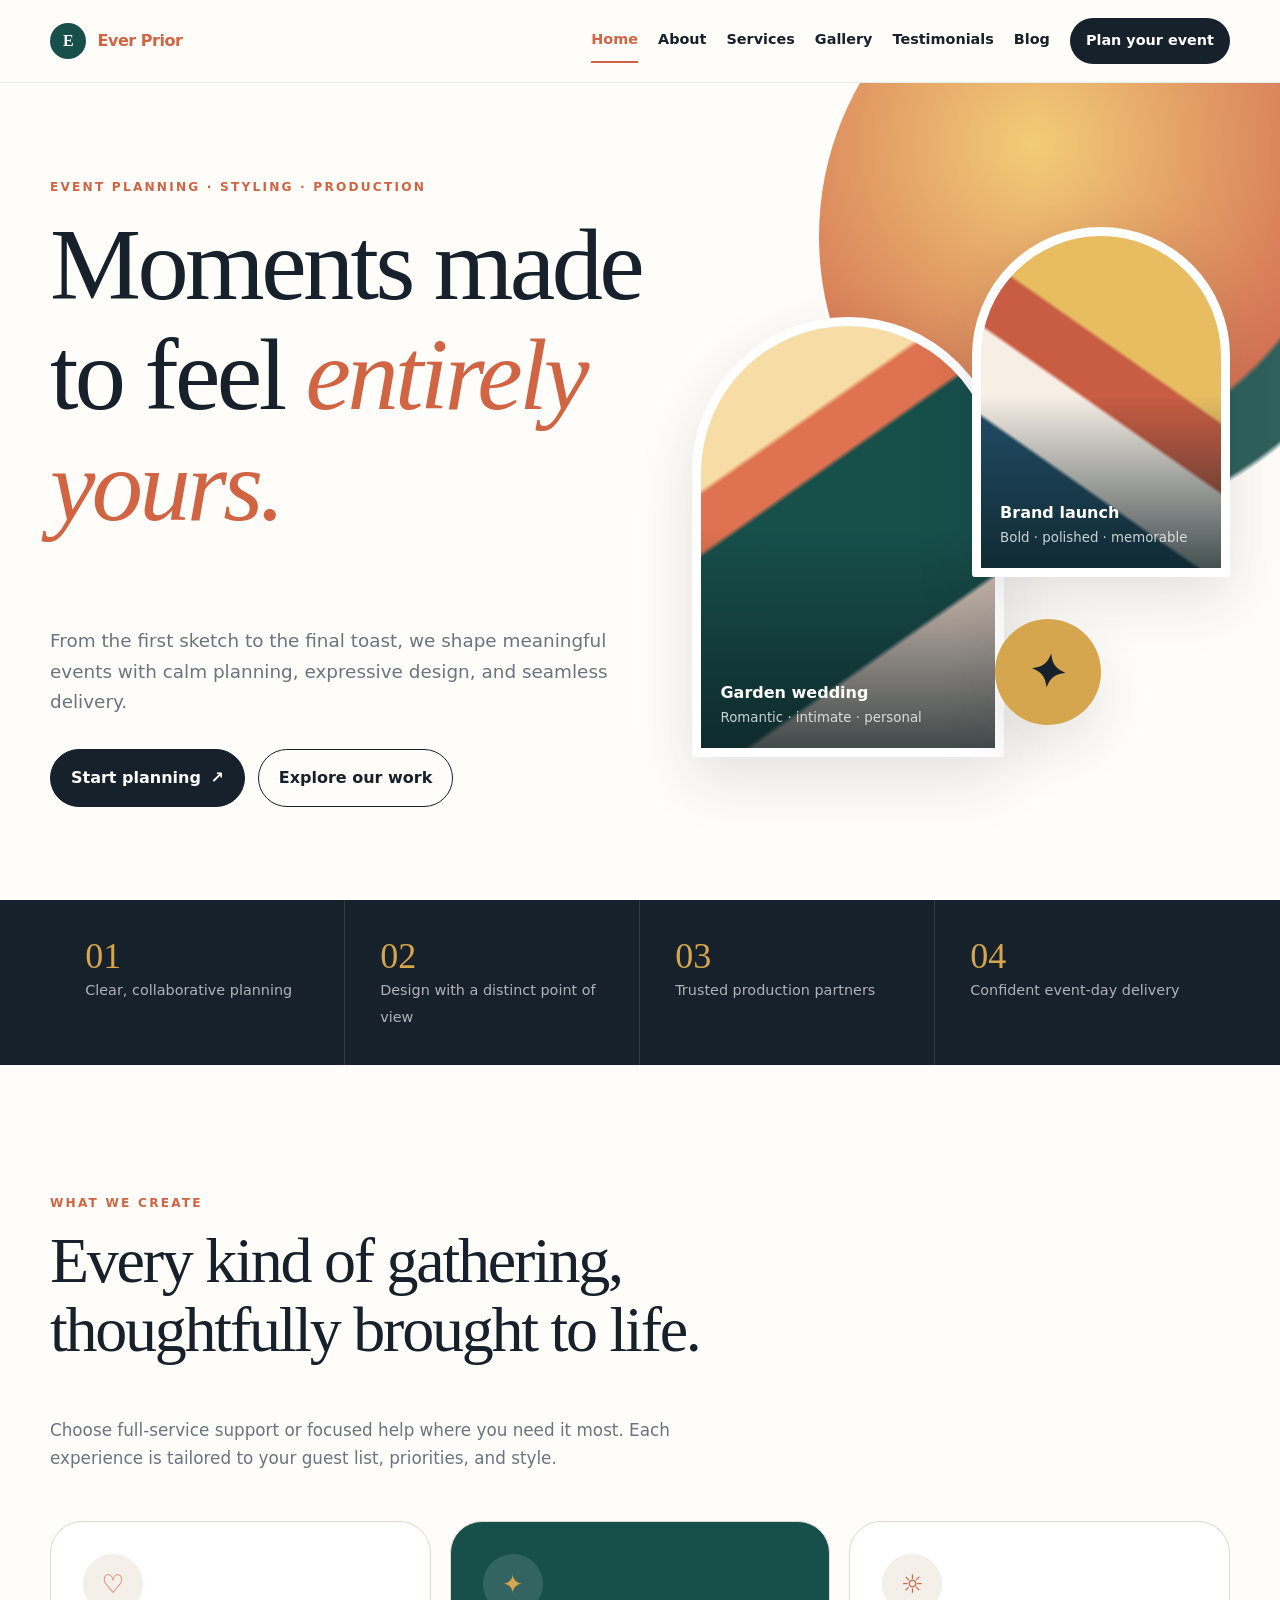
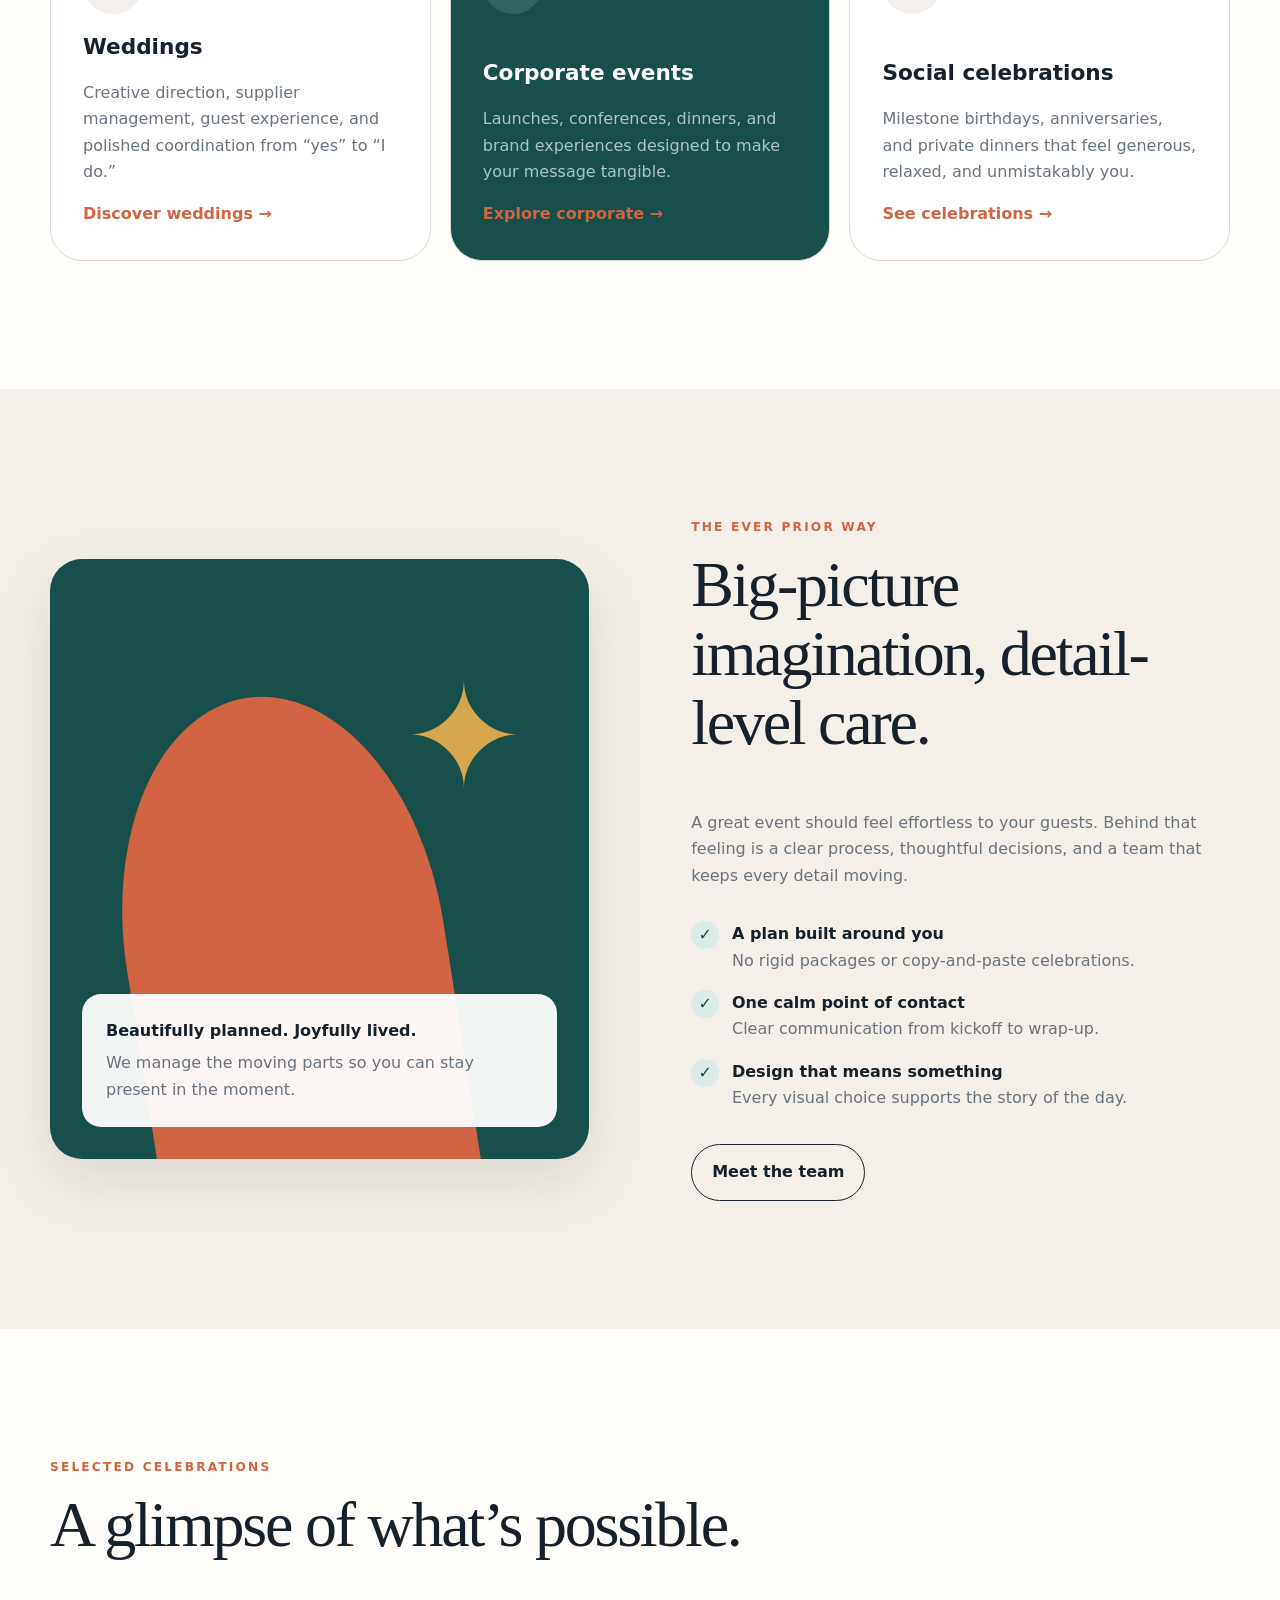
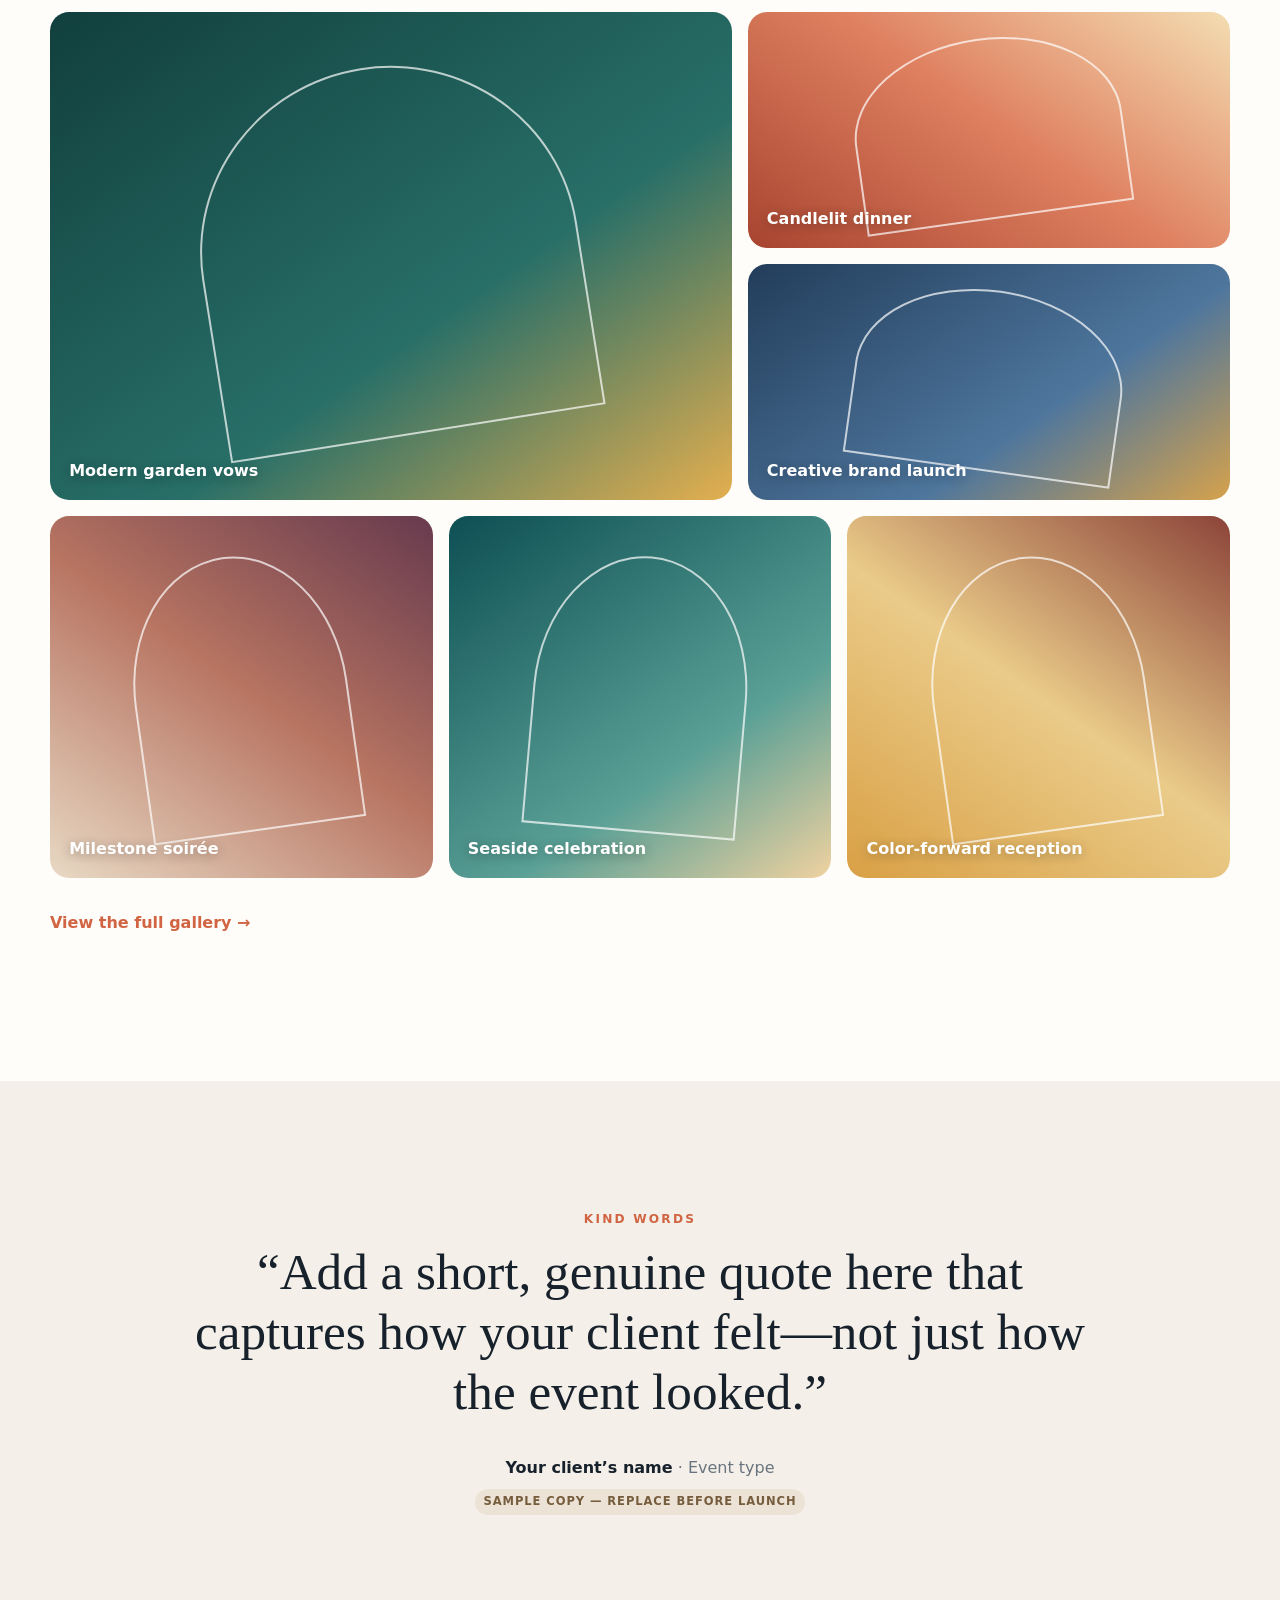
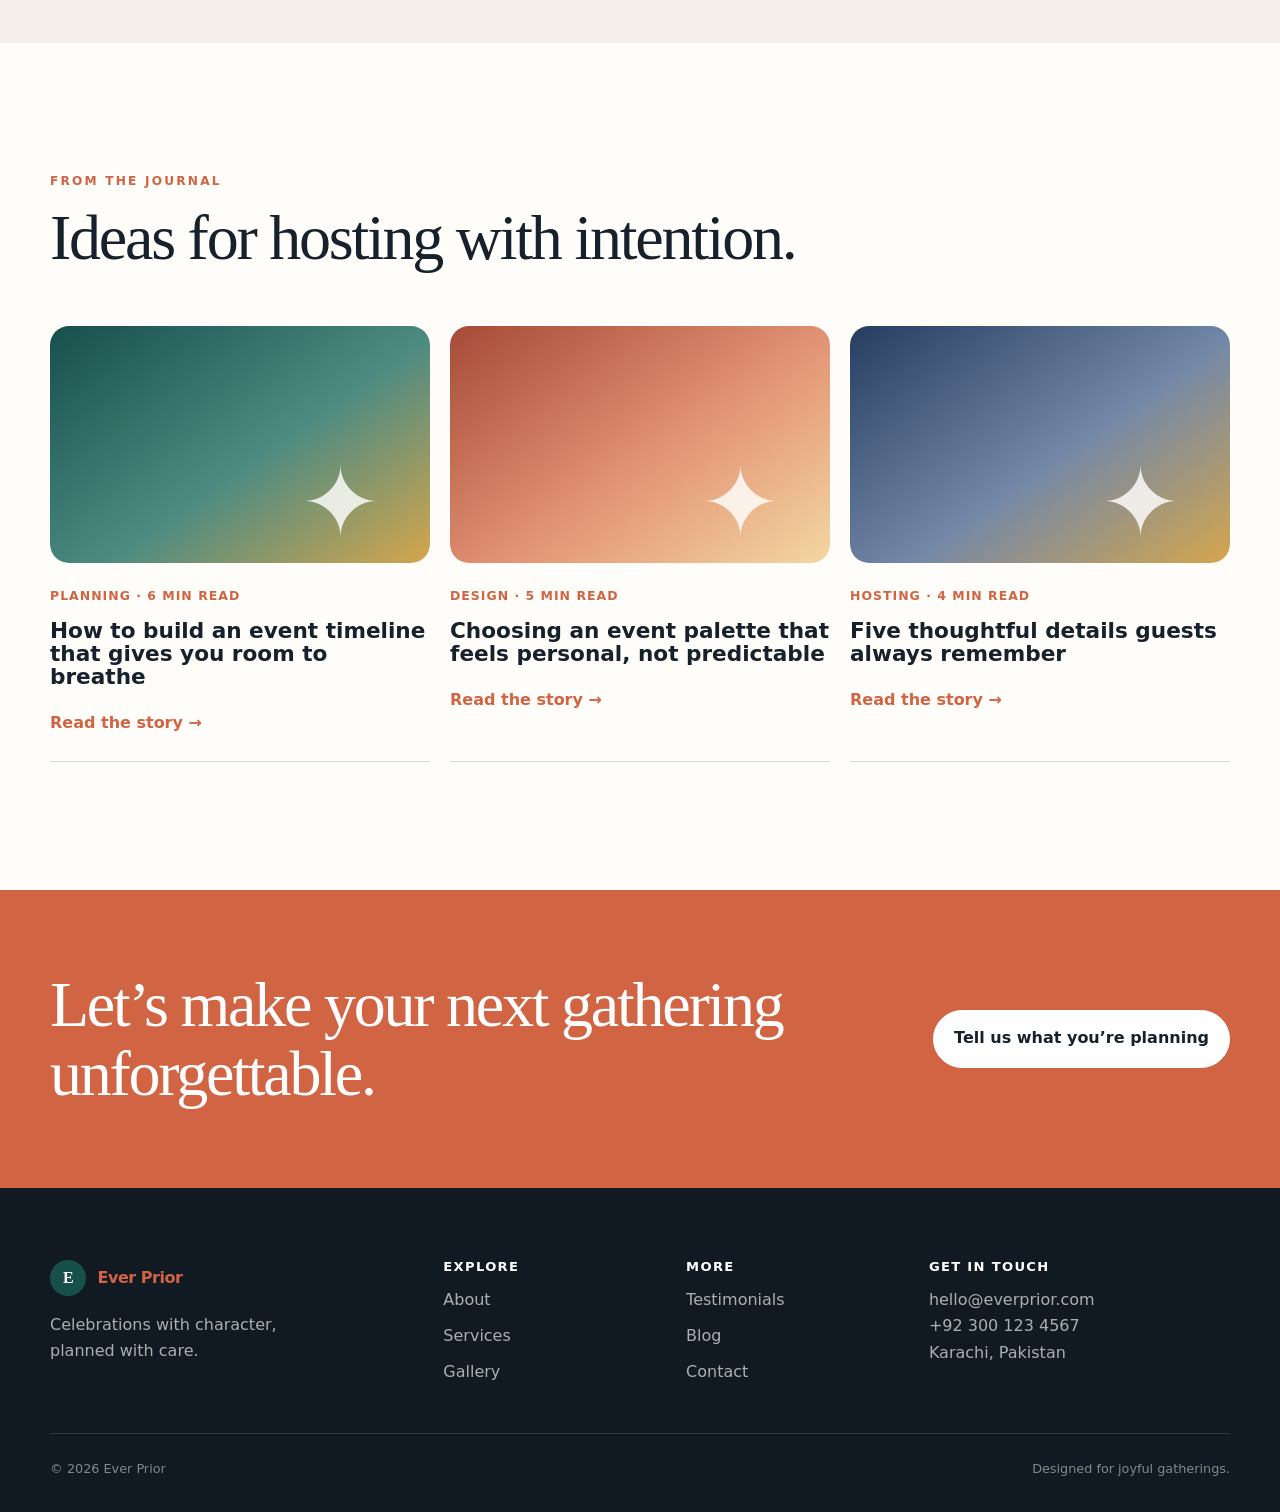
==== index.html @ d12a1356 "Launch Ever Prior event management website" ====
<!doctype html>
<html lang="en">
<head>
  <meta charset="utf-8"><meta name="viewport" content="width=device-width, initial-scale=1">
  <meta name="description" content="Ever Prior creates warm, beautifully considered weddings, celebrations, and corporate experiences.">
  <title>Ever Prior — Celebrations with character</title>
  <link rel="stylesheet" href="assets/styles.css"><script defer src="assets/script.js"></script>
</head>
<body>
  <a class="skip-link" href="#main">Skip to content</a>
  <header class="site-header"><div class="container nav-wrap">
    <a class="brand" href="index.html" aria-label="Ever Prior home"><span class="brand-mark">E</span><span>Ever <span>Prior</span></span></a>
    <button class="nav-toggle" aria-label="Open menu" aria-expanded="false"></button>
    <nav class="nav" aria-label="Primary"><a aria-current="page" href="index.html">Home</a><a href="about.html">About</a><a href="services.html">Services</a><a href="gallery.html">Gallery</a><a href="testimonials.html">Testimonials</a><a href="blog.html">Blog</a><a class="nav-cta" href="contact.html">Plan your event</a></nav>
  </div></header>
  <main id="main">
    <section class="hero"><div class="container hero-grid">
      <div class="hero-copy"><p class="eyebrow">Event planning · styling · production</p><h1>Moments made to feel <span>entirely yours.</span></h1><p>From the first sketch to the final toast, we shape meaningful events with calm planning, expressive design, and seamless delivery.</p><div class="hero-actions"><a class="button" href="contact.html">Start planning <span>↗</span></a><a class="button secondary" href="gallery.html">Explore our work</a></div></div>
      <div class="hero-art" aria-label="Abstract event scenes"><div class="event-card one"><div class="event-card-label">Garden wedding<small>Romantic · intimate · personal</small></div></div><div class="event-card two"><div class="event-card-label">Brand launch<small>Bold · polished · memorable</small></div></div><div class="spark">✦</div></div>
    </div></section>
    <section class="stats"><div class="container stats-grid"><div class="stat"><strong>01</strong><span>Clear, collaborative planning</span></div><div class="stat"><strong>02</strong><span>Design with a distinct point of view</span></div><div class="stat"><strong>03</strong><span>Trusted production partners</span></div><div class="stat"><strong>04</strong><span>Confident event-day delivery</span></div></div></section>
    <section class="section"><div class="container"><div class="section-title"><p class="eyebrow">What we create</p><h2>Every kind of gathering, thoughtfully brought to life.</h2><p>Choose full-service support or focused help where you need it most. Each experience is tailored to your guest list, priorities, and style.</p></div><div class="card-grid">
      <article class="service-card"><div class="service-icon">♡</div><div><h3>Weddings</h3><p class="muted">Creative direction, supplier management, guest experience, and polished coordination from “yes” to “I do.”</p><a class="text-link" href="services.html">Discover weddings →</a></div></article>
      <article class="service-card"><div class="service-icon">✦</div><div><h3>Corporate events</h3><p class="muted">Launches, conferences, dinners, and brand experiences designed to make your message tangible.</p><a class="text-link" href="services.html">Explore corporate →</a></div></article>
      <article class="service-card"><div class="service-icon">☼</div><div><h3>Social celebrations</h3><p class="muted">Milestone birthdays, anniversaries, and private dinners that feel generous, relaxed, and unmistakably you.</p><a class="text-link" href="services.html">See celebrations →</a></div></article>
    </div></div></section>
    <section class="section" style="background:var(--surface)"><div class="container split"><div class="art-panel"><div class="art-note"><strong>Beautifully planned. Joyfully lived.</strong><p class="muted" style="margin: .35rem 0 0">We manage the moving parts so you can stay present in the moment.</p></div></div><div><p class="eyebrow">The Ever Prior way</p><h2>Big-picture imagination, detail-level care.</h2><p class="muted">A great event should feel effortless to your guests. Behind that feeling is a clear process, thoughtful decisions, and a team that keeps every detail moving.</p><ul class="check-list"><li><span><strong>A plan built around you</strong><br><span class="muted">No rigid packages or copy-and-paste celebrations.</span></span></li><li><span><strong>One calm point of contact</strong><br><span class="muted">Clear communication from kickoff to wrap-up.</span></span></li><li><span><strong>Design that means something</strong><br><span class="muted">Every visual choice supports the story of the day.</span></span></li></ul><a class="button secondary" href="about.html">Meet the team</a></div></div></section>
    <section class="section"><div class="container"><div class="section-title"><p class="eyebrow">Selected celebrations</p><h2>A glimpse of what’s possible.</h2></div><div class="gallery-grid"><button class="gallery-item" data-label="Modern garden vows" style="--tilt:-9deg"></button><button class="gallery-item" data-label="Candlelit dinner"></button><button class="gallery-item" data-label="Creative brand launch" style="--tilt:8deg"></button><button class="gallery-item" data-label="Milestone soirée"></button><button class="gallery-item" data-label="Seaside celebration" style="--tilt:5deg"></button><button class="gallery-item" data-label="Color-forward reception"></button></div><p style="margin-top:2rem"><a class="text-link" href="gallery.html">View the full gallery →</a></p></div></section>
    <section class="section quote-section"><div class="container quote"><p class="eyebrow">Kind words</p><blockquote>“Add a short, genuine quote here that captures how your client felt—not just how the event looked.”</blockquote><div class="quote-meta"><strong>Your client’s name</strong> · Event type <br><span class="sample-note">Sample copy — replace before launch</span></div></div></section>
    <section class="section"><div class="container"><div class="section-title"><p class="eyebrow">From the journal</p><h2>Ideas for hosting with intention.</h2></div><div class="blog-grid"><article class="post-card"><div class="post-art"></div><p class="post-meta">Planning · 6 min read</p><h3>How to build an event timeline that gives you room to breathe</h3><a class="text-link" href="blog.html">Read the story →</a></article><article class="post-card"><div class="post-art"></div><p class="post-meta">Design · 5 min read</p><h3>Choosing an event palette that feels personal, not predictable</h3><a class="text-link" href="blog.html">Read the story →</a></article><article class="post-card"><div class="post-art"></div><p class="post-meta">Hosting · 4 min read</p><h3>Five thoughtful details guests always remember</h3><a class="text-link" href="blog.html">Read the story →</a></article></div></div></section>
    <section class="cta"><div class="container cta-row"><h2>Let’s make your next gathering unforgettable.</h2><a class="button light" href="contact.html">Tell us what you’re planning</a></div></section>
  </main>
  <footer class="site-footer"><div class="container"><div class="footer-grid"><div><a class="brand" href="index.html"><span class="brand-mark">E</span><span>Ever <span>Prior</span></span></a><p>Celebrations with character,<br>planned with care.</p></div><div><h3>Explore</h3><div class="footer-links"><a href="about.html">About</a><a href="services.html">Services</a><a href="gallery.html">Gallery</a></div></div><div><h3>More</h3><div class="footer-links"><a href="testimonials.html">Testimonials</a><a href="blog.html">Blog</a><a href="contact.html">Contact</a></div></div><div><h3>Get in touch</h3><p><a href="mailto:hello@everprior.com">hello@everprior.com</a><br>+92 300 123 4567<br>Karachi, Pakistan</p></div></div><div class="copyright"><span>© <span data-year></span> Ever Prior</span><span>Designed for joyful gatherings.</span></div></div></footer>
  <dialog class="modal" id="gallery-modal"><button class="modal-close" aria-label="Close">×</button><div class="modal-inner"><p class="eyebrow">Selected work</p><h2 data-modal-title></h2><p data-modal-description></p></div></dialog>
</body></html>
---- assets/styles.css ----
:root {
  --ink: #17212b;
  --muted: #69747f;
  --paper: #fffdf9;
  --surface: #f4efe8;
  --line: #ded7cd;
  --accent: #d06443;
  --accent-dark: #a8472e;
  --teal: #174f4b;
  --gold: #d5a64d;
  --white: #ffffff;
  --shadow: 0 22px 60px rgba(23, 33, 43, 0.12);
  --radius-lg: 2rem;
  --radius-md: 1.2rem;
  --max: 1180px;
}

* { box-sizing: border-box; }
html { scroll-behavior: smooth; }
body {
  margin: 0;
  color: var(--ink);
  background: var(--paper);
  font-family: Inter, ui-sans-serif, system-ui, -apple-system, BlinkMacSystemFont, "Segoe UI", sans-serif;
  line-height: 1.65;
}
body.menu-open { overflow: hidden; }
a { color: inherit; text-decoration: none; }
img { max-width: 100%; display: block; }
button, input, textarea, select { font: inherit; }
:focus-visible { outline: 3px solid var(--gold); outline-offset: 3px; }

.container { width: min(calc(100% - 2rem), var(--max)); margin-inline: auto; }
.eyebrow {
  margin: 0 0 .8rem;
  color: var(--accent);
  font-size: .76rem;
  font-weight: 800;
  letter-spacing: .18em;
  text-transform: uppercase;
}
h1, h2, h3, p { margin-top: 0; }
h1, h2, h3 { line-height: 1.08; }
h1, h2 { font-family: Georgia, "Times New Roman", serif; font-weight: 500; letter-spacing: -.035em; }
h1 { font-size: clamp(3.4rem, 8vw, 7.4rem); }
h2 { font-size: clamp(2.35rem, 5vw, 4.6rem); }
h3 { font-size: 1.35rem; }
.muted { color: var(--muted); }
.section { padding: clamp(5rem, 10vw, 9rem) 0; }
.section-title { max-width: 760px; margin-bottom: 3rem; }
.section-title p:last-child { max-width: 630px; color: var(--muted); font-size: 1.05rem; }

.skip-link { position: fixed; left: 1rem; top: -5rem; z-index: 1000; background: var(--ink); color: white; padding: .8rem 1rem; }
.skip-link:focus { top: 1rem; }

.site-header {
  position: sticky;
  top: 0;
  z-index: 100;
  border-bottom: 1px solid rgba(23, 33, 43, .08);
  background: rgba(255, 253, 249, .9);
  backdrop-filter: blur(18px);
}
.nav-wrap { min-height: 82px; display: flex; align-items: center; justify-content: space-between; gap: 1.5rem; }
.brand { display: inline-flex; align-items: center; gap: .72rem; font-weight: 850; letter-spacing: -.03em; white-space: nowrap; }
.brand-mark { width: 36px; aspect-ratio: 1; display: grid; place-items: center; border-radius: 50%; background: var(--teal); color: white; font-family: Georgia, serif; }
.brand span:last-child { color: var(--accent); }
.nav { display: flex; align-items: center; gap: 1.25rem; font-size: .9rem; font-weight: 700; }
.nav a { padding: .6rem 0; border-bottom: 2px solid transparent; }
.nav a:hover, .nav a[aria-current="page"] { color: var(--accent); border-color: var(--accent); }
.nav .nav-cta { padding: .72rem 1rem; border: 0; border-radius: 999px; background: var(--ink); color: white; }
.nav-toggle { display: none; border: 0; background: none; width: 44px; height: 44px; cursor: pointer; }
.nav-toggle span, .nav-toggle::before, .nav-toggle::after { content: ""; display: block; height: 2px; width: 24px; margin: 5px auto; background: var(--ink); transition: .25s; }

.button { display: inline-flex; justify-content: center; align-items: center; gap: .6rem; border: 1px solid var(--ink); border-radius: 999px; padding: .92rem 1.25rem; background: var(--ink); color: white; font-weight: 800; cursor: pointer; transition: transform .2s, box-shadow .2s, background .2s; }
.button:hover { transform: translateY(-2px); box-shadow: 0 10px 28px rgba(23, 33, 43, .18); }
.button.secondary { background: transparent; color: var(--ink); }
.button.light { background: white; color: var(--ink); border-color: white; }

.hero { min-height: calc(100vh - 82px); display: grid; align-items: center; overflow: hidden; position: relative; }
.hero::before { content: ""; position: absolute; width: 48vw; height: 48vw; min-width: 520px; min-height: 520px; border-radius: 50%; right: -12vw; top: -12vw; background: radial-gradient(circle at 35% 35%, #f1c769, #d06443 55%, #174f4b 56%, #174f4b 68%, transparent 69%); opacity: .9; }
.hero-grid { position: relative; z-index: 1; display: grid; grid-template-columns: 1.05fr .95fr; align-items: center; gap: 3rem; padding: 5rem 0; }
.hero h1 span { color: var(--accent); font-style: italic; }
.hero-copy > p:not(.eyebrow) { max-width: 600px; color: var(--muted); font-size: 1.15rem; }
.hero-actions { display: flex; flex-wrap: wrap; gap: .8rem; margin-top: 2rem; }
.hero-art { min-height: 530px; position: relative; }
.event-card { position: absolute; overflow: hidden; border: 9px solid white; border-radius: 999px 999px 1.5rem 1.5rem; box-shadow: var(--shadow); }
.event-card::after { content: ""; position: absolute; inset: 0; background: linear-gradient(180deg, transparent 48%, rgba(11, 31, 35, .76)); }
.event-card.one { width: 58%; height: 83%; left: 0; bottom: 0; background: linear-gradient(145deg, #f7dda5 0 26%, #df7250 27% 36%, #174f4b 37% 72%, #efd6c9 73%); }
.event-card.two { width: 48%; height: 66%; right: 0; top: 0; background: linear-gradient(35deg, #224e68 0 30%, #f7eee6 31% 48%, #c85d43 49% 62%, #e8bd62 63%); }
.event-card-label { position: absolute; left: 1.2rem; bottom: 1.2rem; z-index: 1; color: white; font-weight: 800; }
.event-card-label small { display: block; font-weight: 500; opacity: .78; }
.spark { position: absolute; display: grid; place-items: center; width: 106px; aspect-ratio: 1; right: 24%; bottom: 6%; border-radius: 50%; background: var(--gold); font: 700 2.8rem Georgia, serif; transform: rotate(8deg); box-shadow: var(--shadow); }

.stats { margin-top: -1px; background: var(--ink); color: white; }
.stats-grid { display: grid; grid-template-columns: repeat(4, 1fr); }
.stat { padding: 2.2rem; border-right: 1px solid rgba(255,255,255,.12); }
.stat:last-child { border: 0; }
.stat strong { display: block; color: var(--gold); font: 500 2.25rem Georgia, serif; }
.stat span { color: rgba(255,255,255,.66); font-size: .9rem; }

.card-grid { display: grid; grid-template-columns: repeat(3, 1fr); gap: 1.2rem; }
.service-card { min-height: 340px; padding: 2rem; border: 1px solid var(--line); border-radius: var(--radius-lg); background: white; display: flex; flex-direction: column; justify-content: space-between; transition: transform .25s, box-shadow .25s; }
.service-card:hover { transform: translateY(-6px); box-shadow: var(--shadow); }
.service-card:nth-child(2) { background: var(--teal); color: white; }
.service-card:nth-child(2) .muted { color: rgba(255,255,255,.66); }
.service-icon { width: 60px; height: 60px; display: grid; place-items: center; border-radius: 50%; background: var(--surface); color: var(--accent); font-size: 1.6rem; }
.service-card:nth-child(2) .service-icon { background: rgba(255,255,255,.12); color: var(--gold); }
.text-link { display: inline-flex; align-items: center; gap: .4rem; font-weight: 800; color: var(--accent); }

.split { display: grid; grid-template-columns: 1fr 1fr; gap: clamp(3rem, 8vw, 7rem); align-items: center; }
.art-panel { min-height: 600px; border-radius: var(--radius-lg); background: var(--teal); position: relative; overflow: hidden; box-shadow: var(--shadow); }
.art-panel::before { content: ""; position: absolute; width: 320px; height: 500px; left: 14%; bottom: -6%; border-radius: 50% 50% 0 0; background: var(--accent); transform: rotate(-9deg); }
.art-panel::after { content: "✦"; position: absolute; right: 12%; top: 10%; color: var(--gold); font-size: 9rem; }
.art-note { position: absolute; z-index: 2; left: 2rem; right: 2rem; bottom: 2rem; padding: 1.5rem; border-radius: var(--radius-md); background: rgba(255,255,255,.94); }
.check-list { list-style: none; padding: 0; margin: 2rem 0; display: grid; gap: 1rem; }
.check-list li { display: flex; gap: .8rem; align-items: flex-start; }
.check-list li::before { content: "✓"; flex: 0 0 28px; height: 28px; display: grid; place-items: center; border-radius: 50%; background: #dcebe7; color: var(--teal); font-weight: 900; }

.gallery-grid { display: grid; grid-template-columns: repeat(12, 1fr); grid-auto-rows: 110px; gap: 1rem; }
.gallery-item { position: relative; overflow: hidden; border: 0; border-radius: var(--radius-md); cursor: pointer; text-align: left; color: white; padding: 0; background: var(--teal); }
.gallery-item:nth-child(1) { grid-column: span 7; grid-row: span 4; background: linear-gradient(145deg, #113f3d, #286f68 60%, #e4af4f); }
.gallery-item:nth-child(2) { grid-column: span 5; grid-row: span 2; background: linear-gradient(35deg, #a74430, #df8060 52%, #f4ddb2); }
.gallery-item:nth-child(3) { grid-column: span 5; grid-row: span 2; background: linear-gradient(145deg, #223d5a, #4e769d 62%, #d6a24c); }
.gallery-item:nth-child(4) { grid-column: span 4; grid-row: span 3; background: linear-gradient(35deg, #e8d9c4, #b77461 52%, #673a4e); }
.gallery-item:nth-child(5) { grid-column: span 4; grid-row: span 3; background: linear-gradient(145deg, #0d4f53, #5aa096 65%, #f0d2a0); }
.gallery-item:nth-child(6) { grid-column: span 4; grid-row: span 3; background: linear-gradient(35deg, #d9a045, #eacb89 50%, #8c4439); }
.gallery-item::before { content: ""; position: absolute; width: 55%; height: 75%; left: 22%; top: 11%; border: 2px solid rgba(255,255,255,.7); border-radius: 50% 50% 0 0; transform: rotate(var(--tilt, -8deg)); }
.gallery-item::after { content: attr(data-label); position: absolute; inset: auto 1.2rem 1rem; z-index: 2; font-weight: 800; text-shadow: 0 2px 12px rgba(0,0,0,.3); }
.gallery-item:hover { filter: saturate(1.16) brightness(1.04); }

.quote-section { background: var(--surface); }
.quote { max-width: 920px; margin: 0 auto; text-align: center; }
.quote blockquote { margin: 0 0 2rem; font: 500 clamp(2rem, 4vw, 3.8rem)/1.18 Georgia, serif; }
.quote-meta { color: var(--muted); }
.quote-meta strong { color: var(--ink); }
.sample-note { display: inline-block; margin-top: .5rem; padding: .2rem .55rem; border-radius: 999px; background: #ece3d6; color: #765d3d; font-size: .72rem; font-weight: 800; letter-spacing: .08em; text-transform: uppercase; }

.blog-grid { display: grid; grid-template-columns: repeat(3, 1fr); gap: 1.25rem; }
.post-card { border-bottom: 1px solid var(--line); padding-bottom: 1.5rem; }
.post-art { aspect-ratio: 16/10; margin-bottom: 1.4rem; border-radius: var(--radius-md); background: linear-gradient(145deg, var(--teal), #4d8b82 55%, var(--gold)); position: relative; overflow: hidden; }
.post-card:nth-child(2) .post-art { background: linear-gradient(145deg, #a64a37, #e39476 55%, #f3d7a2); }
.post-card:nth-child(3) .post-art { background: linear-gradient(145deg, #273d60, #7388a8 55%, #d5a64d); }
.post-art::after { content: "✦"; position: absolute; color: rgba(255,255,255,.82); font-size: 6rem; right: 13%; bottom: -8%; }
.post-meta { color: var(--accent); font-size: .78rem; font-weight: 800; letter-spacing: .08em; text-transform: uppercase; }

.cta { padding: 5rem 0; background: var(--accent); color: white; }
.cta-row { display: flex; justify-content: space-between; gap: 2rem; align-items: center; }
.cta h2 { max-width: 760px; margin-bottom: 0; }

.page-hero { padding: clamp(6rem, 12vw, 11rem) 0 5rem; background: var(--surface); overflow: hidden; position: relative; }
.page-hero::after { content: "✦"; position: absolute; right: 8%; top: 12%; color: rgba(208,100,67,.15); font-size: 18rem; line-height: 1; }
.page-hero h1 { max-width: 900px; margin-bottom: 1.2rem; }
.page-hero .lead { max-width: 700px; color: var(--muted); font-size: 1.2rem; }

.values-grid { display: grid; grid-template-columns: repeat(3,1fr); gap: 1rem; }
.value-card { padding: 2rem; border-radius: var(--radius-md); background: var(--surface); }
.value-card b { display: block; color: var(--accent); font: 500 3rem Georgia, serif; margin-bottom: 1rem; }
.process { counter-reset: steps; display: grid; grid-template-columns: repeat(4, 1fr); gap: 1px; background: var(--line); border: 1px solid var(--line); }
.process-card { counter-increment: steps; padding: 2rem 1.5rem; background: var(--paper); }
.process-card::before { content: "0" counter(steps); display: block; color: var(--accent); font-weight: 900; margin-bottom: 3rem; }

.service-detail { padding: 2rem 0; display: grid; grid-template-columns: .35fr 1fr .7fr; gap: 2rem; border-top: 1px solid var(--line); }
.service-detail:last-child { border-bottom: 1px solid var(--line); }
.service-detail .number { font: 500 2.7rem Georgia, serif; color: var(--accent); }
.service-detail ul { margin: 0; color: var(--muted); }

.testimonial-grid { display: grid; grid-template-columns: repeat(2, 1fr); gap: 1rem; }
.testimonial-card { padding: 2rem; min-height: 310px; display: flex; flex-direction: column; justify-content: space-between; border: 1px solid var(--line); border-radius: var(--radius-lg); background: white; }
.testimonial-card:nth-child(3) { background: var(--teal); color: white; }
.testimonial-card:nth-child(3) .muted { color: rgba(255,255,255,.66); }
.stars { color: var(--gold); letter-spacing: .18em; }

.article-list { display: grid; gap: 1rem; }
.article-row { display: grid; grid-template-columns: 240px 1fr auto; gap: 2rem; align-items: center; padding: 1.25rem 0; border-top: 1px solid var(--line); }
.article-row:last-child { border-bottom: 1px solid var(--line); }
.article-thumb { aspect-ratio: 4/3; border-radius: 1rem; background: linear-gradient(145deg, var(--teal), var(--gold)); }
.article-row:nth-child(even) .article-thumb { background: linear-gradient(145deg, var(--accent), #f0cca0); }

.contact-grid { display: grid; grid-template-columns: .8fr 1.2fr; gap: clamp(3rem, 8vw, 7rem); }
.contact-details { display: grid; gap: 1rem; margin-top: 2rem; }
.contact-line { padding-top: 1rem; border-top: 1px solid var(--line); }
.contact-line small { display: block; color: var(--muted); text-transform: uppercase; letter-spacing: .1em; }
.form-card { padding: clamp(1.4rem, 4vw, 3rem); border-radius: var(--radius-lg); background: var(--surface); }
.form-grid { display: grid; grid-template-columns: 1fr 1fr; gap: 1rem; }
.field { display: grid; gap: .45rem; }
.field.full { grid-column: 1 / -1; }
.field label { font-size: .82rem; font-weight: 800; }
.field input, .field textarea, .field select { width: 100%; border: 1px solid var(--line); border-radius: .8rem; padding: .85rem 1rem; background: white; color: var(--ink); }
.field textarea { min-height: 150px; resize: vertical; }
.form-note { margin-top: 1rem; color: var(--muted); font-size: .82rem; }
.form-status { min-height: 1.5rem; margin-top: .8rem; color: var(--teal); font-weight: 700; }

.site-footer { background: #111a22; color: white; padding: 4.5rem 0 2rem; }
.footer-grid { display: grid; grid-template-columns: 1.2fr .7fr .7fr 1fr; gap: 2rem; }
.site-footer .brand { margin-bottom: 1rem; }
.site-footer p, .site-footer a { color: rgba(255,255,255,.65); }
.site-footer a:hover { color: white; }
.site-footer h3 { font-size: .82rem; letter-spacing: .1em; text-transform: uppercase; }
.footer-links { display: grid; gap: .6rem; }
.copyright { display: flex; justify-content: space-between; gap: 1rem; margin-top: 3rem; padding-top: 1.5rem; border-top: 1px solid rgba(255,255,255,.12); color: rgba(255,255,255,.48); font-size: .8rem; }

.modal { border: 0; border-radius: var(--radius-lg); width: min(92vw, 760px); padding: 0; color: white; background: var(--teal); box-shadow: var(--shadow); }
.modal::backdrop { background: rgba(8, 15, 18, .74); backdrop-filter: blur(5px); }
.modal-inner { min-height: 520px; padding: 2rem; display: flex; flex-direction: column; justify-content: flex-end; background: radial-gradient(circle at 78% 18%, var(--gold), transparent 27%), linear-gradient(145deg, transparent, rgba(0,0,0,.38)); }
.modal-close { position: absolute; right: 1rem; top: 1rem; border: 0; width: 42px; height: 42px; border-radius: 50%; background: white; cursor: pointer; font-size: 1.2rem; }

@media (max-width: 980px) {
  .nav-toggle { display: block; }
  .nav { display: none; position: fixed; inset: 82px 0 0; padding: 2rem; align-items: stretch; flex-direction: column; gap: .4rem; background: var(--paper); font-size: 1.3rem; }
  .nav.open { display: flex; }
  .nav a { padding: .8rem 0; }
  .nav .nav-cta { text-align: center; margin-top: 1rem; }
  .hero-grid, .split, .contact-grid { grid-template-columns: 1fr; }
  .hero-art { min-height: 440px; }
  .card-grid, .blog-grid, .values-grid { grid-template-columns: repeat(2, 1fr); }
  .card-grid > :last-child, .blog-grid > :last-child, .values-grid > :last-child { grid-column: 1 / -1; }
  .stats-grid, .process { grid-template-columns: repeat(2, 1fr); }
  .footer-grid { grid-template-columns: 1fr 1fr; }
  .service-detail { grid-template-columns: .25fr 1fr; }
  .service-detail ul { grid-column: 2; }
}

@media (max-width: 680px) {
  h1 { font-size: clamp(3rem, 16vw, 4.8rem); }
  .section { padding: 4.5rem 0; }
  .hero::before { right: -75vw; top: -15vw; }
  .hero-grid { padding: 4rem 0; }
  .hero-art { min-height: 360px; }
  .event-card.one { width: 64%; }
  .event-card.two { width: 55%; }
  .spark { width: 80px; right: 18%; }
  .card-grid, .blog-grid, .values-grid, .stats-grid, .process, .testimonial-grid { grid-template-columns: 1fr; }
  .card-grid > :last-child, .blog-grid > :last-child, .values-grid > :last-child { grid-column: auto; }
  .stat { border-right: 0; border-bottom: 1px solid rgba(255,255,255,.12); }
  .gallery-grid { display: grid; grid-template-columns: 1fr; grid-auto-rows: 250px; }
  .gallery-item:nth-child(n) { grid-column: auto; grid-row: auto; }
  .cta-row, .copyright { align-items: flex-start; flex-direction: column; }
  .footer-grid { grid-template-columns: 1fr; }
  .service-detail { grid-template-columns: 1fr; gap: .8rem; }
  .service-detail ul { grid-column: auto; }
  .article-row { grid-template-columns: 1fr; gap: 1rem; }
  .form-grid { grid-template-columns: 1fr; }
  .field.full { grid-column: auto; }
}

@media (prefers-reduced-motion: reduce) {
  *, *::before, *::after { scroll-behavior: auto !important; transition: none !important; }
}
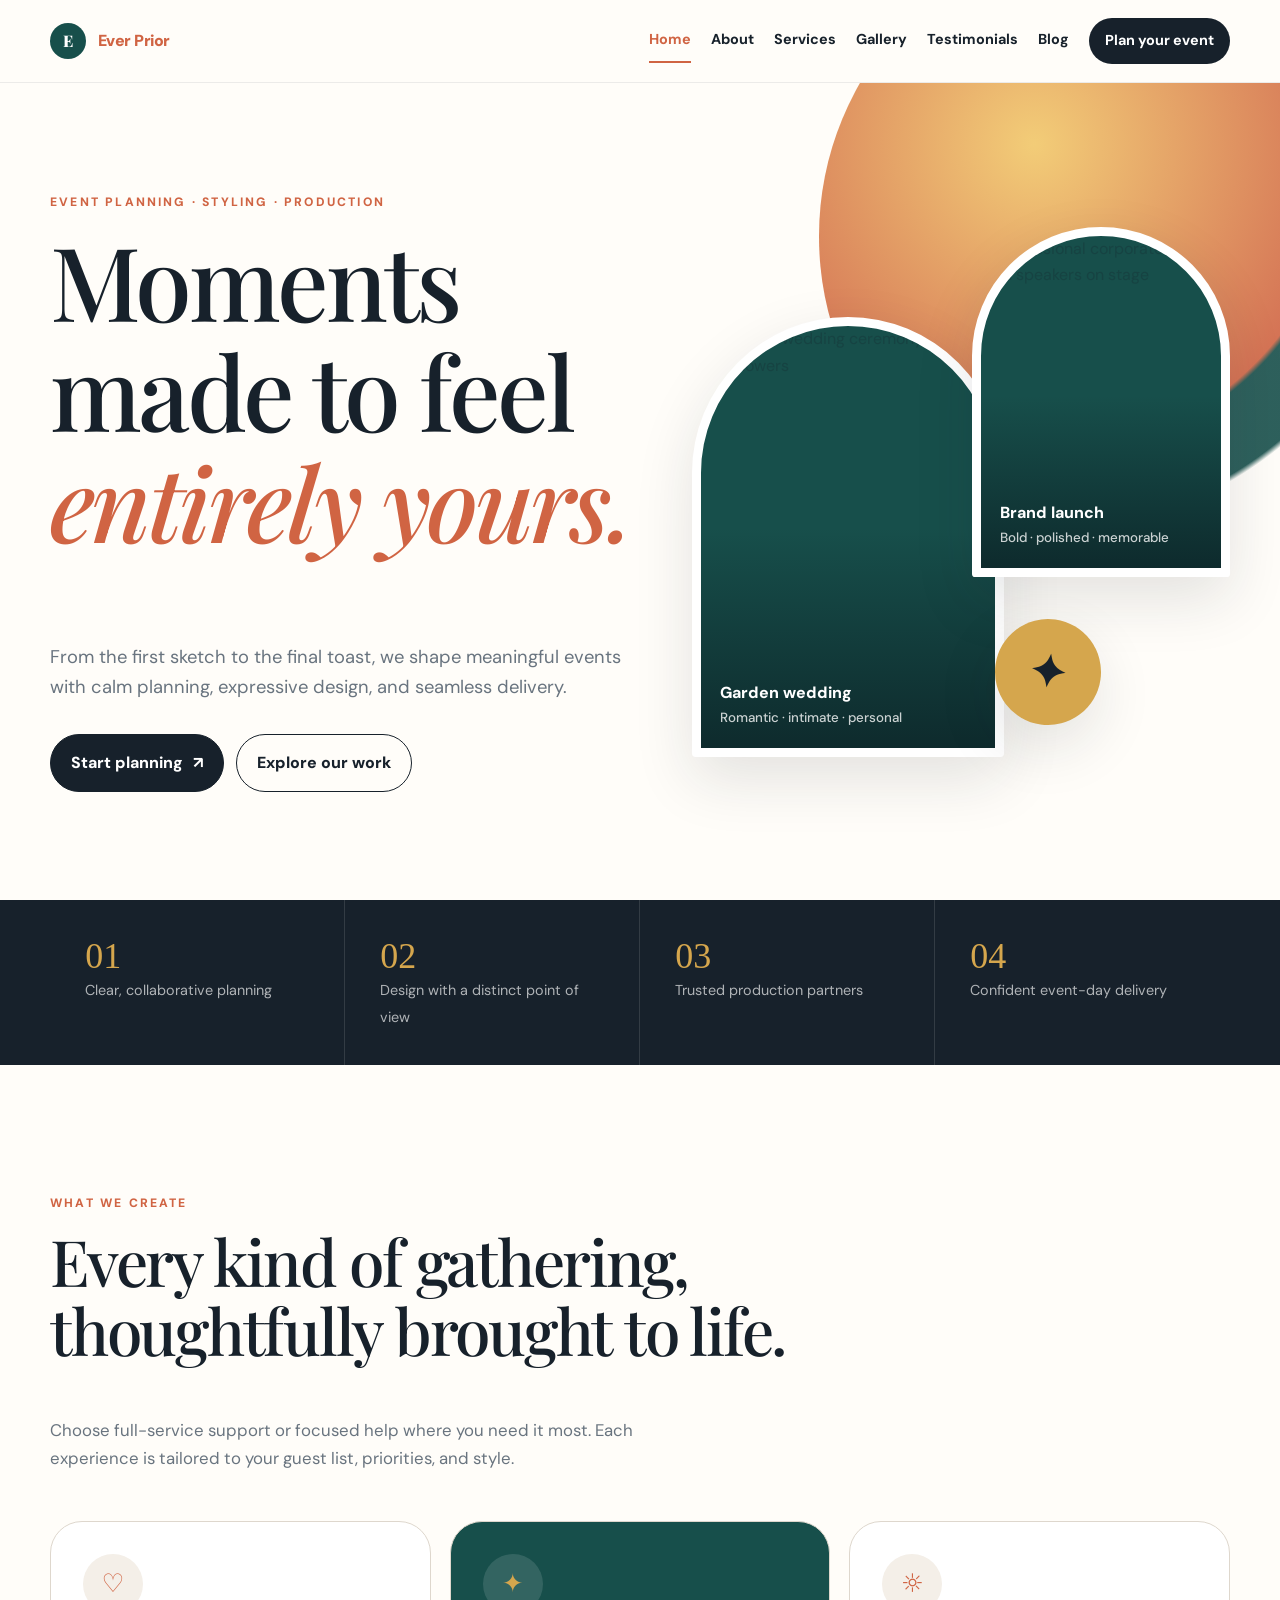
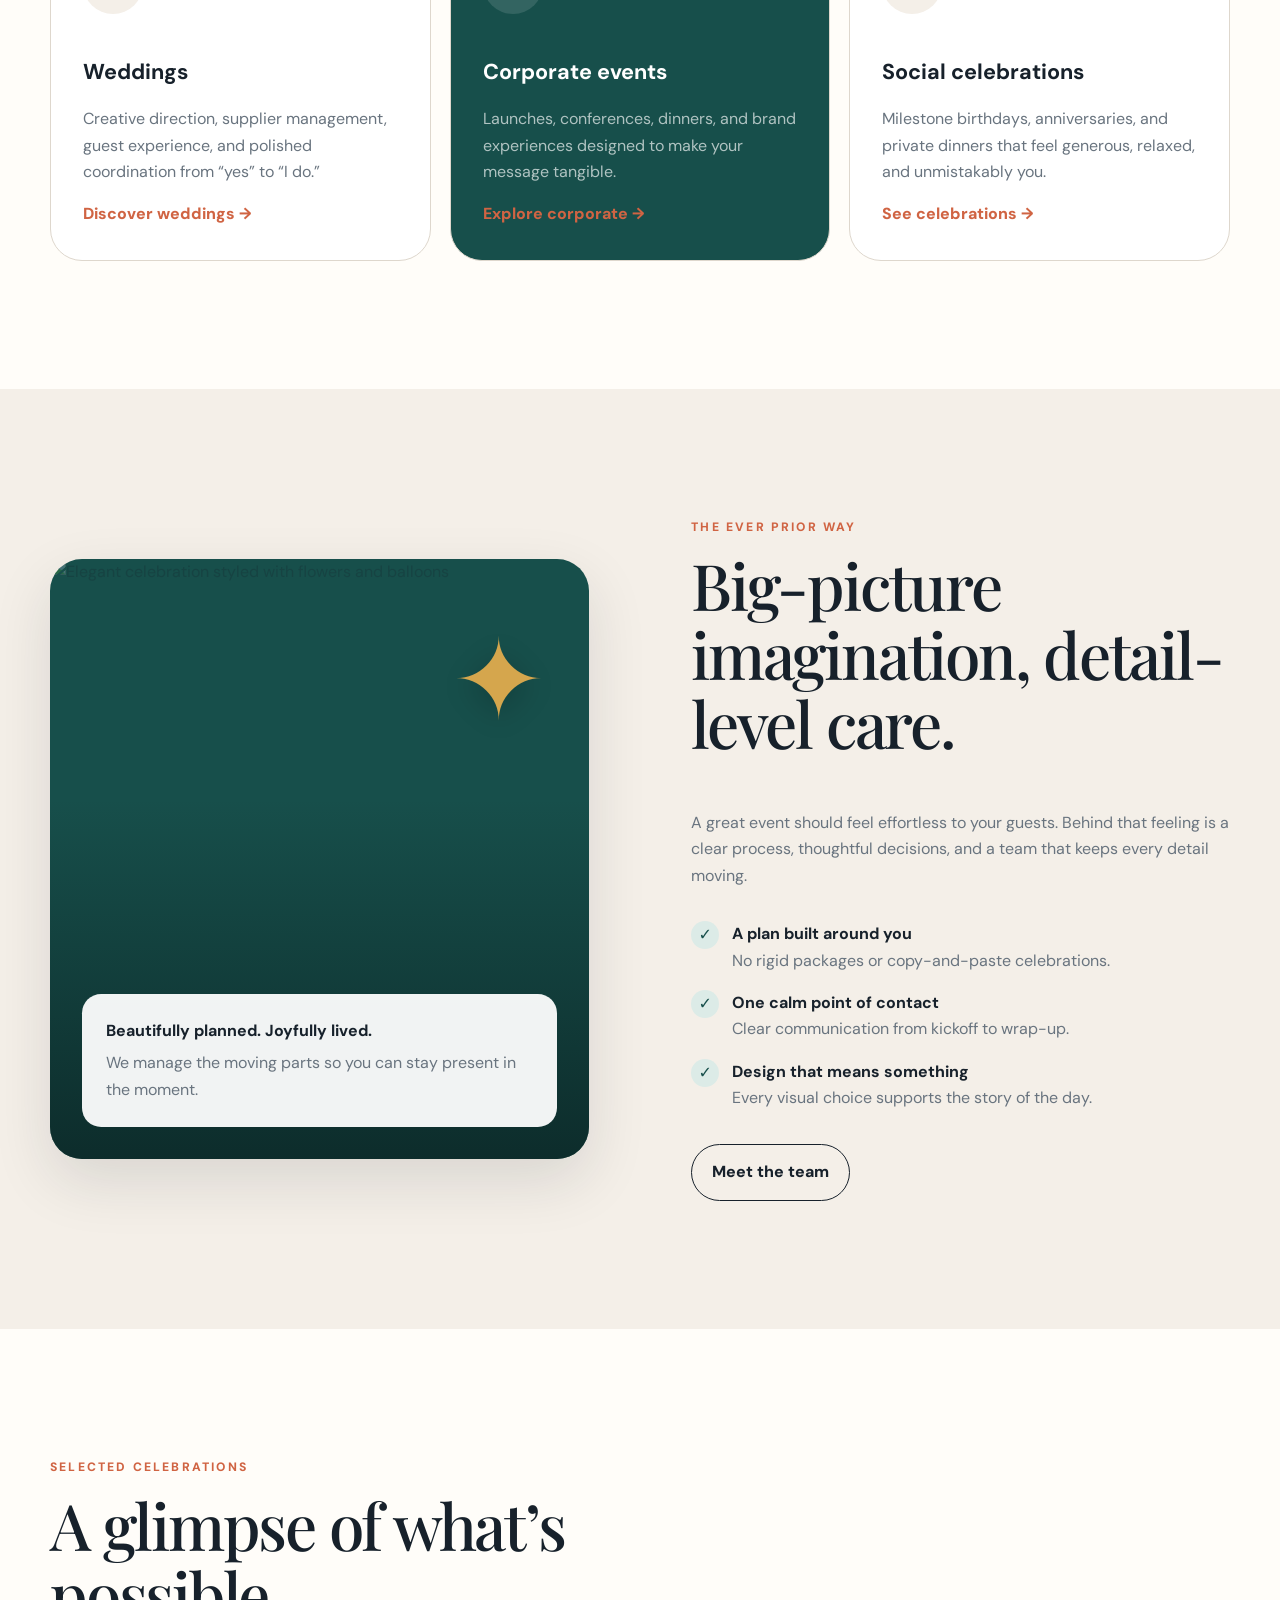
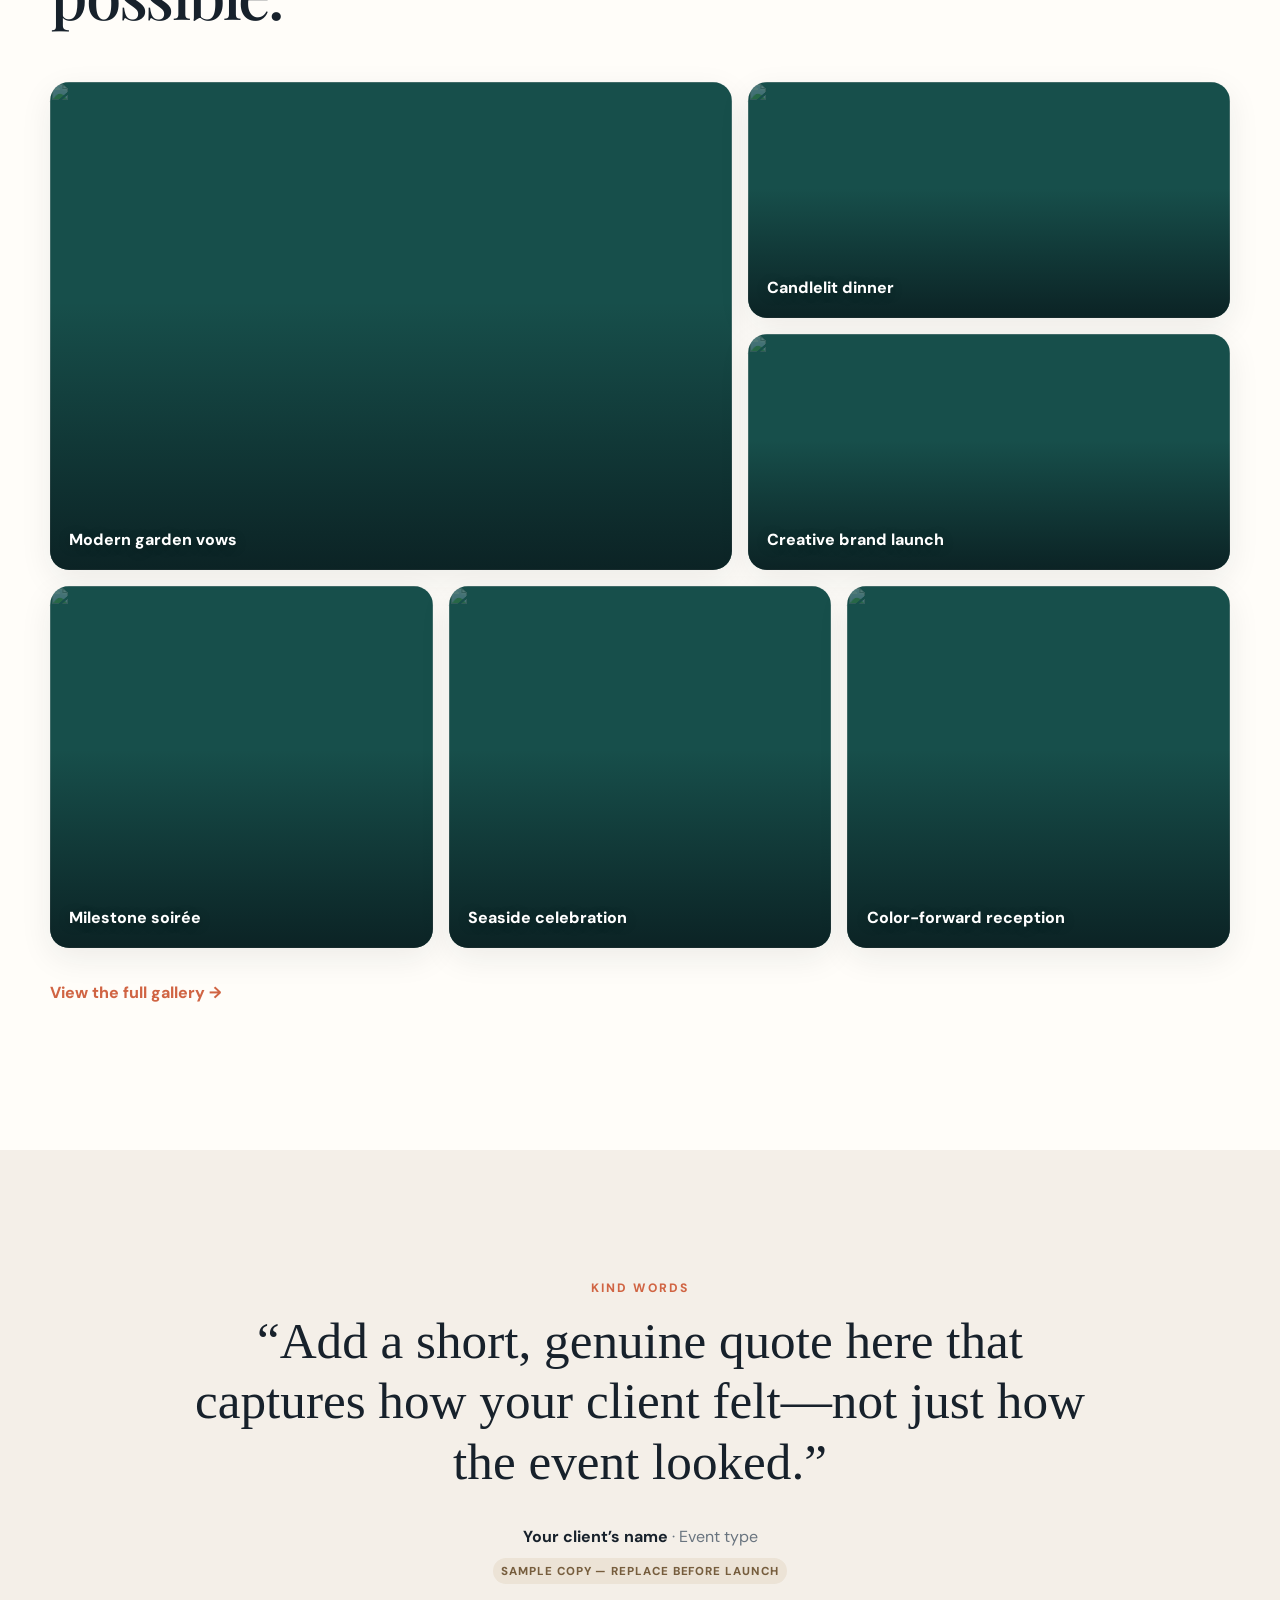
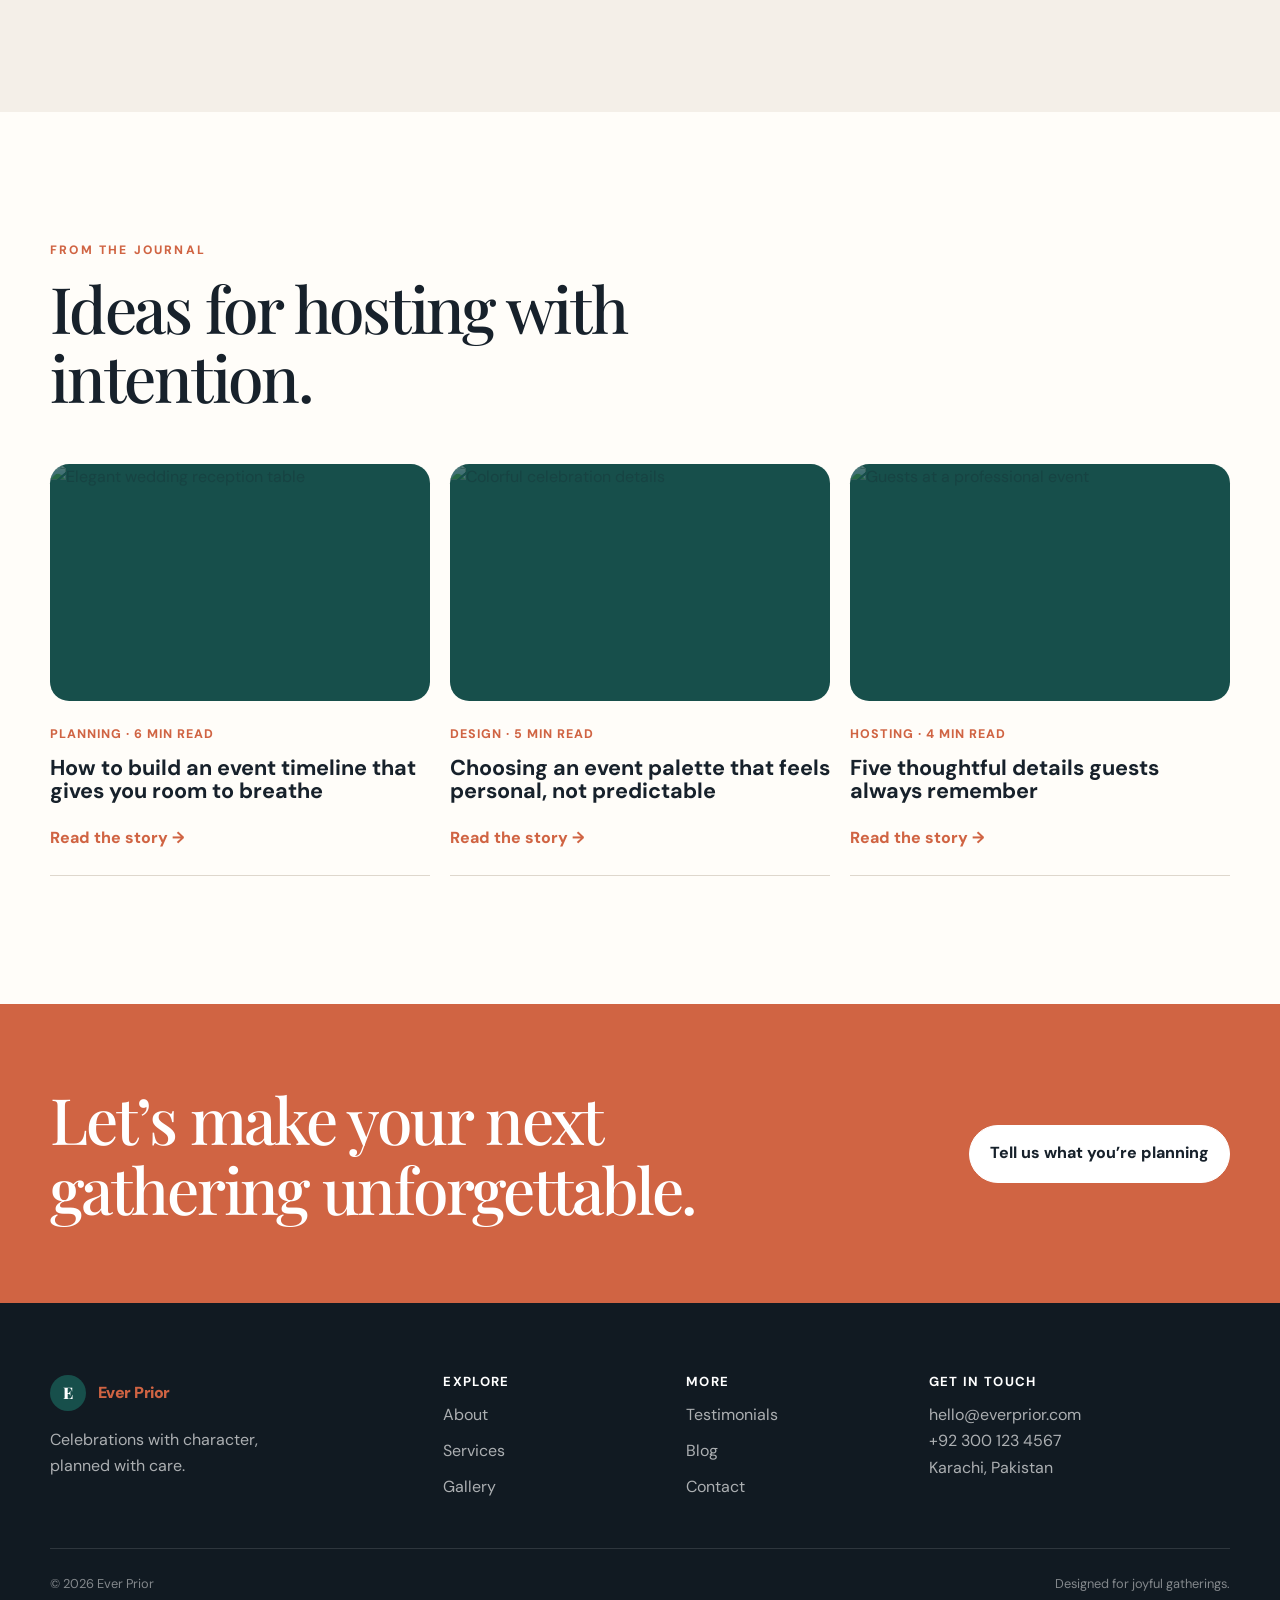
==== commit f626c2b5: "Upgrade UI with event photography and dynamic gallery" ====
--- a/index.html
+++ b/index.html
@@ -16,7 +16,7 @@
   <main id="main">
     <section class="hero"><div class="container hero-grid">
       <div class="hero-copy"><p class="eyebrow">Event planning · styling · production</p><h1>Moments made to feel <span>entirely yours.</span></h1><p>From the first sketch to the final toast, we shape meaningful events with calm planning, expressive design, and seamless delivery.</p><div class="hero-actions"><a class="button" href="contact.html">Start planning <span>↗</span></a><a class="button secondary" href="gallery.html">Explore our work</a></div></div>
-      <div class="hero-art" aria-label="Abstract event scenes"><div class="event-card one"><div class="event-card-label">Garden wedding<small>Romantic · intimate · personal</small></div></div><div class="event-card two"><div class="event-card-label">Brand launch<small>Bold · polished · memorable</small></div></div><div class="spark">✦</div></div>
+      <div class="hero-art" aria-label="Ever Prior event highlights"><div class="event-card one"><img data-random-image data-photo-pool="wedding" src="https://images.unsplash.com/photo-1769230369743-0dfed883f998?auto=format&fit=crop&w=1400&q=82" alt="Outdoor wedding ceremony styled with flowers"><div class="event-card-label">Garden wedding<small>Romantic · intimate · personal</small></div></div><div class="event-card two"><img data-random-image data-photo-pool="corporate" src="https://images.unsplash.com/photo-1754373695753-1069438691f8?auto=format&fit=crop&w=1400&q=82" alt="Professional corporate event with speakers on stage"><div class="event-card-label">Brand launch<small>Bold · polished · memorable</small></div></div><div class="spark">✦</div></div>
     </div></section>
     <section class="stats"><div class="container stats-grid"><div class="stat"><strong>01</strong><span>Clear, collaborative planning</span></div><div class="stat"><strong>02</strong><span>Design with a distinct point of view</span></div><div class="stat"><strong>03</strong><span>Trusted production partners</span></div><div class="stat"><strong>04</strong><span>Confident event-day delivery</span></div></div></section>
     <section class="section"><div class="container"><div class="section-title"><p class="eyebrow">What we create</p><h2>Every kind of gathering, thoughtfully brought to life.</h2><p>Choose full-service support or focused help where you need it most. Each experience is tailored to your guest list, priorities, and style.</p></div><div class="card-grid">
@@ -24,10 +24,10 @@
       <article class="service-card"><div class="service-icon">✦</div><div><h3>Corporate events</h3><p class="muted">Launches, conferences, dinners, and brand experiences designed to make your message tangible.</p><a class="text-link" href="services.html">Explore corporate →</a></div></article>
       <article class="service-card"><div class="service-icon">☼</div><div><h3>Social celebrations</h3><p class="muted">Milestone birthdays, anniversaries, and private dinners that feel generous, relaxed, and unmistakably you.</p><a class="text-link" href="services.html">See celebrations →</a></div></article>
     </div></div></section>
-    <section class="section" style="background:var(--surface)"><div class="container split"><div class="art-panel"><div class="art-note"><strong>Beautifully planned. Joyfully lived.</strong><p class="muted" style="margin: .35rem 0 0">We manage the moving parts so you can stay present in the moment.</p></div></div><div><p class="eyebrow">The Ever Prior way</p><h2>Big-picture imagination, detail-level care.</h2><p class="muted">A great event should feel effortless to your guests. Behind that feeling is a clear process, thoughtful decisions, and a team that keeps every detail moving.</p><ul class="check-list"><li><span><strong>A plan built around you</strong><br><span class="muted">No rigid packages or copy-and-paste celebrations.</span></span></li><li><span><strong>One calm point of contact</strong><br><span class="muted">Clear communication from kickoff to wrap-up.</span></span></li><li><span><strong>Design that means something</strong><br><span class="muted">Every visual choice supports the story of the day.</span></span></li></ul><a class="button secondary" href="about.html">Meet the team</a></div></div></section>
-    <section class="section"><div class="container"><div class="section-title"><p class="eyebrow">Selected celebrations</p><h2>A glimpse of what’s possible.</h2></div><div class="gallery-grid"><button class="gallery-item" data-label="Modern garden vows" style="--tilt:-9deg"></button><button class="gallery-item" data-label="Candlelit dinner"></button><button class="gallery-item" data-label="Creative brand launch" style="--tilt:8deg"></button><button class="gallery-item" data-label="Milestone soirée"></button><button class="gallery-item" data-label="Seaside celebration" style="--tilt:5deg"></button><button class="gallery-item" data-label="Color-forward reception"></button></div><p style="margin-top:2rem"><a class="text-link" href="gallery.html">View the full gallery →</a></p></div></section>
+    <section class="section" style="background:var(--surface)"><div class="container split"><div class="art-panel"><img data-random-image data-photo-pool="party" src="https://images.unsplash.com/photo-1755704282977-340323fa52df?auto=format&fit=crop&w=1400&q=82" alt="Elegant celebration styled with flowers and balloons" loading="lazy"><div class="art-note"><strong>Beautifully planned. Joyfully lived.</strong><p class="muted" style="margin: .35rem 0 0">We manage the moving parts so you can stay present in the moment.</p></div></div><div><p class="eyebrow">The Ever Prior way</p><h2>Big-picture imagination, detail-level care.</h2><p class="muted">A great event should feel effortless to your guests. Behind that feeling is a clear process, thoughtful decisions, and a team that keeps every detail moving.</p><ul class="check-list"><li><span><strong>A plan built around you</strong><br><span class="muted">No rigid packages or copy-and-paste celebrations.</span></span></li><li><span><strong>One calm point of contact</strong><br><span class="muted">Clear communication from kickoff to wrap-up.</span></span></li><li><span><strong>Design that means something</strong><br><span class="muted">Every visual choice supports the story of the day.</span></span></li></ul><a class="button secondary" href="about.html">Meet the team</a></div></div></section>
+    <section class="section"><div class="container"><div class="section-title"><p class="eyebrow">Selected celebrations</p><h2>A glimpse of what’s possible.</h2></div><div class="gallery-grid"><button class="gallery-item" data-label="Modern garden vows" aria-label="View modern garden vows"><img data-random-image src="https://images.unsplash.com/photo-1769230369743-0dfed883f998?auto=format&fit=crop&w=1400&q=82" alt="" loading="lazy"></button><button class="gallery-item" data-label="Candlelit dinner" aria-label="View candlelit dinner"><img data-random-image src="https://images.unsplash.com/photo-1632316962873-47ee3d309f02?auto=format&fit=crop&w=1400&q=82" alt="" loading="lazy"></button><button class="gallery-item" data-label="Creative brand launch" aria-label="View creative brand launch"><img data-random-image src="https://images.unsplash.com/photo-1754373695753-1069438691f8?auto=format&fit=crop&w=1400&q=82" alt="" loading="lazy"></button><button class="gallery-item" data-label="Milestone soirée" aria-label="View milestone soirée"><img data-random-image src="https://images.unsplash.com/photo-1755704282977-340323fa52df?auto=format&fit=crop&w=1400&q=82" alt="" loading="lazy"></button><button class="gallery-item" data-label="Seaside celebration" aria-label="View seaside celebration"><img data-random-image src="https://images.unsplash.com/photo-1768594266667-50aaa727ebf5?auto=format&fit=crop&w=1400&q=82" alt="" loading="lazy"></button><button class="gallery-item" data-label="Color-forward reception" aria-label="View color-forward reception"><img data-random-image src="https://images.unsplash.com/photo-1770806850642-5db99488cc75?auto=format&fit=crop&w=1400&q=82" alt="" loading="lazy"></button></div><p style="margin-top:2rem"><a class="text-link" href="gallery.html">View the full gallery →</a></p></div></section>
     <section class="section quote-section"><div class="container quote"><p class="eyebrow">Kind words</p><blockquote>“Add a short, genuine quote here that captures how your client felt—not just how the event looked.”</blockquote><div class="quote-meta"><strong>Your client’s name</strong> · Event type <br><span class="sample-note">Sample copy — replace before launch</span></div></div></section>
-    <section class="section"><div class="container"><div class="section-title"><p class="eyebrow">From the journal</p><h2>Ideas for hosting with intention.</h2></div><div class="blog-grid"><article class="post-card"><div class="post-art"></div><p class="post-meta">Planning · 6 min read</p><h3>How to build an event timeline that gives you room to breathe</h3><a class="text-link" href="blog.html">Read the story →</a></article><article class="post-card"><div class="post-art"></div><p class="post-meta">Design · 5 min read</p><h3>Choosing an event palette that feels personal, not predictable</h3><a class="text-link" href="blog.html">Read the story →</a></article><article class="post-card"><div class="post-art"></div><p class="post-meta">Hosting · 4 min read</p><h3>Five thoughtful details guests always remember</h3><a class="text-link" href="blog.html">Read the story →</a></article></div></div></section>
+    <section class="section"><div class="container"><div class="section-title"><p class="eyebrow">From the journal</p><h2>Ideas for hosting with intention.</h2></div><div class="blog-grid"><article class="post-card"><div class="post-art"><img data-random-image data-photo-pool="wedding" src="https://images.unsplash.com/photo-1632316962873-47ee3d309f02?auto=format&fit=crop&w=1000&q=80" alt="Elegant wedding reception table" loading="lazy"></div><p class="post-meta">Planning · 6 min read</p><h3>How to build an event timeline that gives you room to breathe</h3><a class="text-link" href="blog.html">Read the story →</a></article><article class="post-card"><div class="post-art"><img data-random-image data-photo-pool="party" src="https://images.unsplash.com/photo-1755704282977-340323fa52df?auto=format&fit=crop&w=1000&q=80" alt="Colorful celebration details" loading="lazy"></div><p class="post-meta">Design · 5 min read</p><h3>Choosing an event palette that feels personal, not predictable</h3><a class="text-link" href="blog.html">Read the story →</a></article><article class="post-card"><div class="post-art"><img data-random-image data-photo-pool="corporate" src="https://images.unsplash.com/photo-1754373695753-1069438691f8?auto=format&fit=crop&w=1000&q=80" alt="Guests at a professional event" loading="lazy"></div><p class="post-meta">Hosting · 4 min read</p><h3>Five thoughtful details guests always remember</h3><a class="text-link" href="blog.html">Read the story →</a></article></div></div></section>
     <section class="cta"><div class="container cta-row"><h2>Let’s make your next gathering unforgettable.</h2><a class="button light" href="contact.html">Tell us what you’re planning</a></div></section>
   </main>
   <footer class="site-footer"><div class="container"><div class="footer-grid"><div><a class="brand" href="index.html"><span class="brand-mark">E</span><span>Ever <span>Prior</span></span></a><p>Celebrations with character,<br>planned with care.</p></div><div><h3>Explore</h3><div class="footer-links"><a href="about.html">About</a><a href="services.html">Services</a><a href="gallery.html">Gallery</a></div></div><div><h3>More</h3><div class="footer-links"><a href="testimonials.html">Testimonials</a><a href="blog.html">Blog</a><a href="contact.html">Contact</a></div></div><div><h3>Get in touch</h3><p><a href="mailto:hello@everprior.com">hello@everprior.com</a><br>+92 300 123 4567<br>Karachi, Pakistan</p></div></div><div class="copyright"><span>© <span data-year></span> Ever Prior</span><span>Designed for joyful gatherings.</span></div></div></footer>
--- a/assets/styles.css
+++ b/assets/styles.css
@@ -1,3 +1,5 @@
+@import url('https://fonts.googleapis.com/css2?family=DM+Sans:wght@400;500;600;700&family=Playfair+Display:ital,wght@0,500;0,600;1,500&display=swap');
+
 :root {
   --ink: #17212b;
   --muted: #69747f;
@@ -21,7 +23,7 @@
   margin: 0;
   color: var(--ink);
   background: var(--paper);
-  font-family: Inter, ui-sans-serif, system-ui, -apple-system, BlinkMacSystemFont, "Segoe UI", sans-serif;
+  font-family: "DM Sans", ui-sans-serif, system-ui, -apple-system, BlinkMacSystemFont, "Segoe UI", sans-serif;
   line-height: 1.65;
 }
 body.menu-open { overflow: hidden; }
@@ -41,7 +43,7 @@
 }
 h1, h2, h3, p { margin-top: 0; }
 h1, h2, h3 { line-height: 1.08; }
-h1, h2 { font-family: Georgia, "Times New Roman", serif; font-weight: 500; letter-spacing: -.035em; }
+h1, h2 { font-family: "Playfair Display", Georgia, "Times New Roman", serif; font-weight: 500; letter-spacing: -.035em; }
 h1 { font-size: clamp(3.4rem, 8vw, 7.4rem); }
 h2 { font-size: clamp(2.35rem, 5vw, 4.6rem); }
 h3 { font-size: 1.35rem; }
@@ -63,7 +65,7 @@
 }
 .nav-wrap { min-height: 82px; display: flex; align-items: center; justify-content: space-between; gap: 1.5rem; }
 .brand { display: inline-flex; align-items: center; gap: .72rem; font-weight: 850; letter-spacing: -.03em; white-space: nowrap; }
-.brand-mark { width: 36px; aspect-ratio: 1; display: grid; place-items: center; border-radius: 50%; background: var(--teal); color: white; font-family: Georgia, serif; }
+.brand-mark { width: 36px; aspect-ratio: 1; display: grid; place-items: center; border-radius: 50%; background: var(--teal); color: white; font-family: "Playfair Display", Georgia, serif; }
 .brand span:last-child { color: var(--accent); }
 .nav { display: flex; align-items: center; gap: 1.25rem; font-size: .9rem; font-weight: 700; }
 .nav a { padding: .6rem 0; border-bottom: 2px solid transparent; }
@@ -84,10 +86,12 @@
 .hero-copy > p:not(.eyebrow) { max-width: 600px; color: var(--muted); font-size: 1.15rem; }
 .hero-actions { display: flex; flex-wrap: wrap; gap: .8rem; margin-top: 2rem; }
 .hero-art { min-height: 530px; position: relative; }
-.event-card { position: absolute; overflow: hidden; border: 9px solid white; border-radius: 999px 999px 1.5rem 1.5rem; box-shadow: var(--shadow); }
+.event-card { position: absolute; overflow: hidden; border: 9px solid white; border-radius: 999px 999px 1.5rem 1.5rem; box-shadow: var(--shadow); background: var(--teal); }
+.event-card img { width: 100%; height: 100%; object-fit: cover; transition: opacity .45s ease, transform .8s ease; }
+.event-card:hover img { transform: scale(1.035); }
 .event-card::after { content: ""; position: absolute; inset: 0; background: linear-gradient(180deg, transparent 48%, rgba(11, 31, 35, .76)); }
-.event-card.one { width: 58%; height: 83%; left: 0; bottom: 0; background: linear-gradient(145deg, #f7dda5 0 26%, #df7250 27% 36%, #174f4b 37% 72%, #efd6c9 73%); }
-.event-card.two { width: 48%; height: 66%; right: 0; top: 0; background: linear-gradient(35deg, #224e68 0 30%, #f7eee6 31% 48%, #c85d43 49% 62%, #e8bd62 63%); }
+.event-card.one { width: 58%; height: 83%; left: 0; bottom: 0; }
+.event-card.two { width: 48%; height: 66%; right: 0; top: 0; }
 .event-card-label { position: absolute; left: 1.2rem; bottom: 1.2rem; z-index: 1; color: white; font-weight: 800; }
 .event-card-label small { display: block; font-weight: 500; opacity: .78; }
 .spark { position: absolute; display: grid; place-items: center; width: 106px; aspect-ratio: 1; right: 24%; bottom: 6%; border-radius: 50%; background: var(--gold); font: 700 2.8rem Georgia, serif; transform: rotate(8deg); box-shadow: var(--shadow); }
@@ -110,24 +114,26 @@
 
 .split { display: grid; grid-template-columns: 1fr 1fr; gap: clamp(3rem, 8vw, 7rem); align-items: center; }
 .art-panel { min-height: 600px; border-radius: var(--radius-lg); background: var(--teal); position: relative; overflow: hidden; box-shadow: var(--shadow); }
-.art-panel::before { content: ""; position: absolute; width: 320px; height: 500px; left: 14%; bottom: -6%; border-radius: 50% 50% 0 0; background: var(--accent); transform: rotate(-9deg); }
-.art-panel::after { content: "✦"; position: absolute; right: 12%; top: 10%; color: var(--gold); font-size: 9rem; }
+.art-panel > img { position: absolute; inset: 0; width: 100%; height: 100%; object-fit: cover; }
+.art-panel::before { content: ""; position: absolute; z-index: 1; inset: 0; background: linear-gradient(180deg, transparent 40%, rgba(9,31,31,.72)); }
+.art-panel::after { content: "✦"; position: absolute; z-index: 1; right: 8%; top: 5%; color: var(--gold); font-size: 7rem; text-shadow: 0 8px 30px rgba(0,0,0,.2); }
 .art-note { position: absolute; z-index: 2; left: 2rem; right: 2rem; bottom: 2rem; padding: 1.5rem; border-radius: var(--radius-md); background: rgba(255,255,255,.94); }
 .check-list { list-style: none; padding: 0; margin: 2rem 0; display: grid; gap: 1rem; }
 .check-list li { display: flex; gap: .8rem; align-items: flex-start; }
 .check-list li::before { content: "✓"; flex: 0 0 28px; height: 28px; display: grid; place-items: center; border-radius: 50%; background: #dcebe7; color: var(--teal); font-weight: 900; }
 
 .gallery-grid { display: grid; grid-template-columns: repeat(12, 1fr); grid-auto-rows: 110px; gap: 1rem; }
-.gallery-item { position: relative; overflow: hidden; border: 0; border-radius: var(--radius-md); cursor: pointer; text-align: left; color: white; padding: 0; background: var(--teal); }
-.gallery-item:nth-child(1) { grid-column: span 7; grid-row: span 4; background: linear-gradient(145deg, #113f3d, #286f68 60%, #e4af4f); }
-.gallery-item:nth-child(2) { grid-column: span 5; grid-row: span 2; background: linear-gradient(35deg, #a74430, #df8060 52%, #f4ddb2); }
-.gallery-item:nth-child(3) { grid-column: span 5; grid-row: span 2; background: linear-gradient(145deg, #223d5a, #4e769d 62%, #d6a24c); }
-.gallery-item:nth-child(4) { grid-column: span 4; grid-row: span 3; background: linear-gradient(35deg, #e8d9c4, #b77461 52%, #673a4e); }
-.gallery-item:nth-child(5) { grid-column: span 4; grid-row: span 3; background: linear-gradient(145deg, #0d4f53, #5aa096 65%, #f0d2a0); }
-.gallery-item:nth-child(6) { grid-column: span 4; grid-row: span 3; background: linear-gradient(35deg, #d9a045, #eacb89 50%, #8c4439); }
-.gallery-item::before { content: ""; position: absolute; width: 55%; height: 75%; left: 22%; top: 11%; border: 2px solid rgba(255,255,255,.7); border-radius: 50% 50% 0 0; transform: rotate(var(--tilt, -8deg)); }
+.gallery-item { position: relative; overflow: hidden; border: 0; border-radius: var(--radius-md); cursor: pointer; text-align: left; color: white; padding: 0; background: var(--teal); box-shadow: 0 10px 32px rgba(23,33,43,.08); }
+.gallery-item:nth-child(1) { grid-column: span 7; grid-row: span 4; }
+.gallery-item:nth-child(2) { grid-column: span 5; grid-row: span 2; }
+.gallery-item:nth-child(3) { grid-column: span 5; grid-row: span 2; }
+.gallery-item:nth-child(4) { grid-column: span 4; grid-row: span 3; }
+.gallery-item:nth-child(5) { grid-column: span 4; grid-row: span 3; }
+.gallery-item:nth-child(6) { grid-column: span 4; grid-row: span 3; }
+.gallery-item img { width: 100%; height: 100%; object-fit: cover; transition: transform .7s ease, opacity .4s ease; }
+.gallery-item::before { content: ""; position: absolute; z-index: 1; inset: 0; background: linear-gradient(180deg, transparent 45%, rgba(7,18,22,.72)); }
 .gallery-item::after { content: attr(data-label); position: absolute; inset: auto 1.2rem 1rem; z-index: 2; font-weight: 800; text-shadow: 0 2px 12px rgba(0,0,0,.3); }
-.gallery-item:hover { filter: saturate(1.16) brightness(1.04); }
+.gallery-item:hover img { transform: scale(1.055); }
 
 .quote-section { background: var(--surface); }
 .quote { max-width: 920px; margin: 0 auto; text-align: center; }
@@ -138,10 +144,9 @@
 
 .blog-grid { display: grid; grid-template-columns: repeat(3, 1fr); gap: 1.25rem; }
 .post-card { border-bottom: 1px solid var(--line); padding-bottom: 1.5rem; }
-.post-art { aspect-ratio: 16/10; margin-bottom: 1.4rem; border-radius: var(--radius-md); background: linear-gradient(145deg, var(--teal), #4d8b82 55%, var(--gold)); position: relative; overflow: hidden; }
-.post-card:nth-child(2) .post-art { background: linear-gradient(145deg, #a64a37, #e39476 55%, #f3d7a2); }
-.post-card:nth-child(3) .post-art { background: linear-gradient(145deg, #273d60, #7388a8 55%, #d5a64d); }
-.post-art::after { content: "✦"; position: absolute; color: rgba(255,255,255,.82); font-size: 6rem; right: 13%; bottom: -8%; }
+.post-art { aspect-ratio: 16/10; margin-bottom: 1.4rem; border-radius: var(--radius-md); background: var(--teal); position: relative; overflow: hidden; }
+.post-art img { width: 100%; height: 100%; object-fit: cover; transition: transform .6s ease; }
+.post-card:hover .post-art img { transform: scale(1.04); }
 .post-meta { color: var(--accent); font-size: .78rem; font-weight: 800; letter-spacing: .08em; text-transform: uppercase; }
 
 .cta { padding: 5rem 0; background: var(--accent); color: white; }
@@ -152,6 +157,10 @@
 .page-hero::after { content: "✦"; position: absolute; right: 8%; top: 12%; color: rgba(208,100,67,.15); font-size: 18rem; line-height: 1; }
 .page-hero h1 { max-width: 900px; margin-bottom: 1.2rem; }
 .page-hero .lead { max-width: 700px; color: var(--muted); font-size: 1.2rem; }
+.page-hero-photo { min-height: 520px; display: grid; align-items: end; color: white; background-image: linear-gradient(90deg, rgba(9,24,27,.84) 0%, rgba(9,24,27,.62) 46%, rgba(9,24,27,.12) 100%), var(--page-photo); background-size: cover; background-position: center; }
+.page-hero-photo::after { color: rgba(255,255,255,.16); }
+.page-hero-photo .lead { color: rgba(255,255,255,.82); }
+.page-hero-photo .eyebrow { color: var(--gold); }
 
 .values-grid { display: grid; grid-template-columns: repeat(3,1fr); gap: 1rem; }
 .value-card { padding: 2rem; border-radius: var(--radius-md); background: var(--surface); }
@@ -174,8 +183,9 @@
 .article-list { display: grid; gap: 1rem; }
 .article-row { display: grid; grid-template-columns: 240px 1fr auto; gap: 2rem; align-items: center; padding: 1.25rem 0; border-top: 1px solid var(--line); }
 .article-row:last-child { border-bottom: 1px solid var(--line); }
-.article-thumb { aspect-ratio: 4/3; border-radius: 1rem; background: linear-gradient(145deg, var(--teal), var(--gold)); }
-.article-row:nth-child(even) .article-thumb { background: linear-gradient(145deg, var(--accent), #f0cca0); }
+.article-thumb { aspect-ratio: 4/3; border-radius: 1rem; background: var(--teal); overflow: hidden; }
+.article-thumb img { width: 100%; height: 100%; object-fit: cover; transition: transform .6s ease; }
+.article-row:hover .article-thumb img { transform: scale(1.045); }
 
 .contact-grid { display: grid; grid-template-columns: .8fr 1.2fr; gap: clamp(3rem, 8vw, 7rem); }
 .contact-details { display: grid; gap: 1rem; margin-top: 2rem; }
@@ -202,7 +212,7 @@
 
 .modal { border: 0; border-radius: var(--radius-lg); width: min(92vw, 760px); padding: 0; color: white; background: var(--teal); box-shadow: var(--shadow); }
 .modal::backdrop { background: rgba(8, 15, 18, .74); backdrop-filter: blur(5px); }
-.modal-inner { min-height: 520px; padding: 2rem; display: flex; flex-direction: column; justify-content: flex-end; background: radial-gradient(circle at 78% 18%, var(--gold), transparent 27%), linear-gradient(145deg, transparent, rgba(0,0,0,.38)); }
+.modal-inner { min-height: 520px; padding: 2rem; display: flex; flex-direction: column; justify-content: flex-end; background-image: linear-gradient(180deg, transparent 35%, rgba(7,18,22,.82)); background-size: cover; background-position: center; }
 .modal-close { position: absolute; right: 1rem; top: 1rem; border: 0; width: 42px; height: 42px; border-radius: 50%; background: white; cursor: pointer; font-size: 1.2rem; }
 
 @media (max-width: 980px) {
